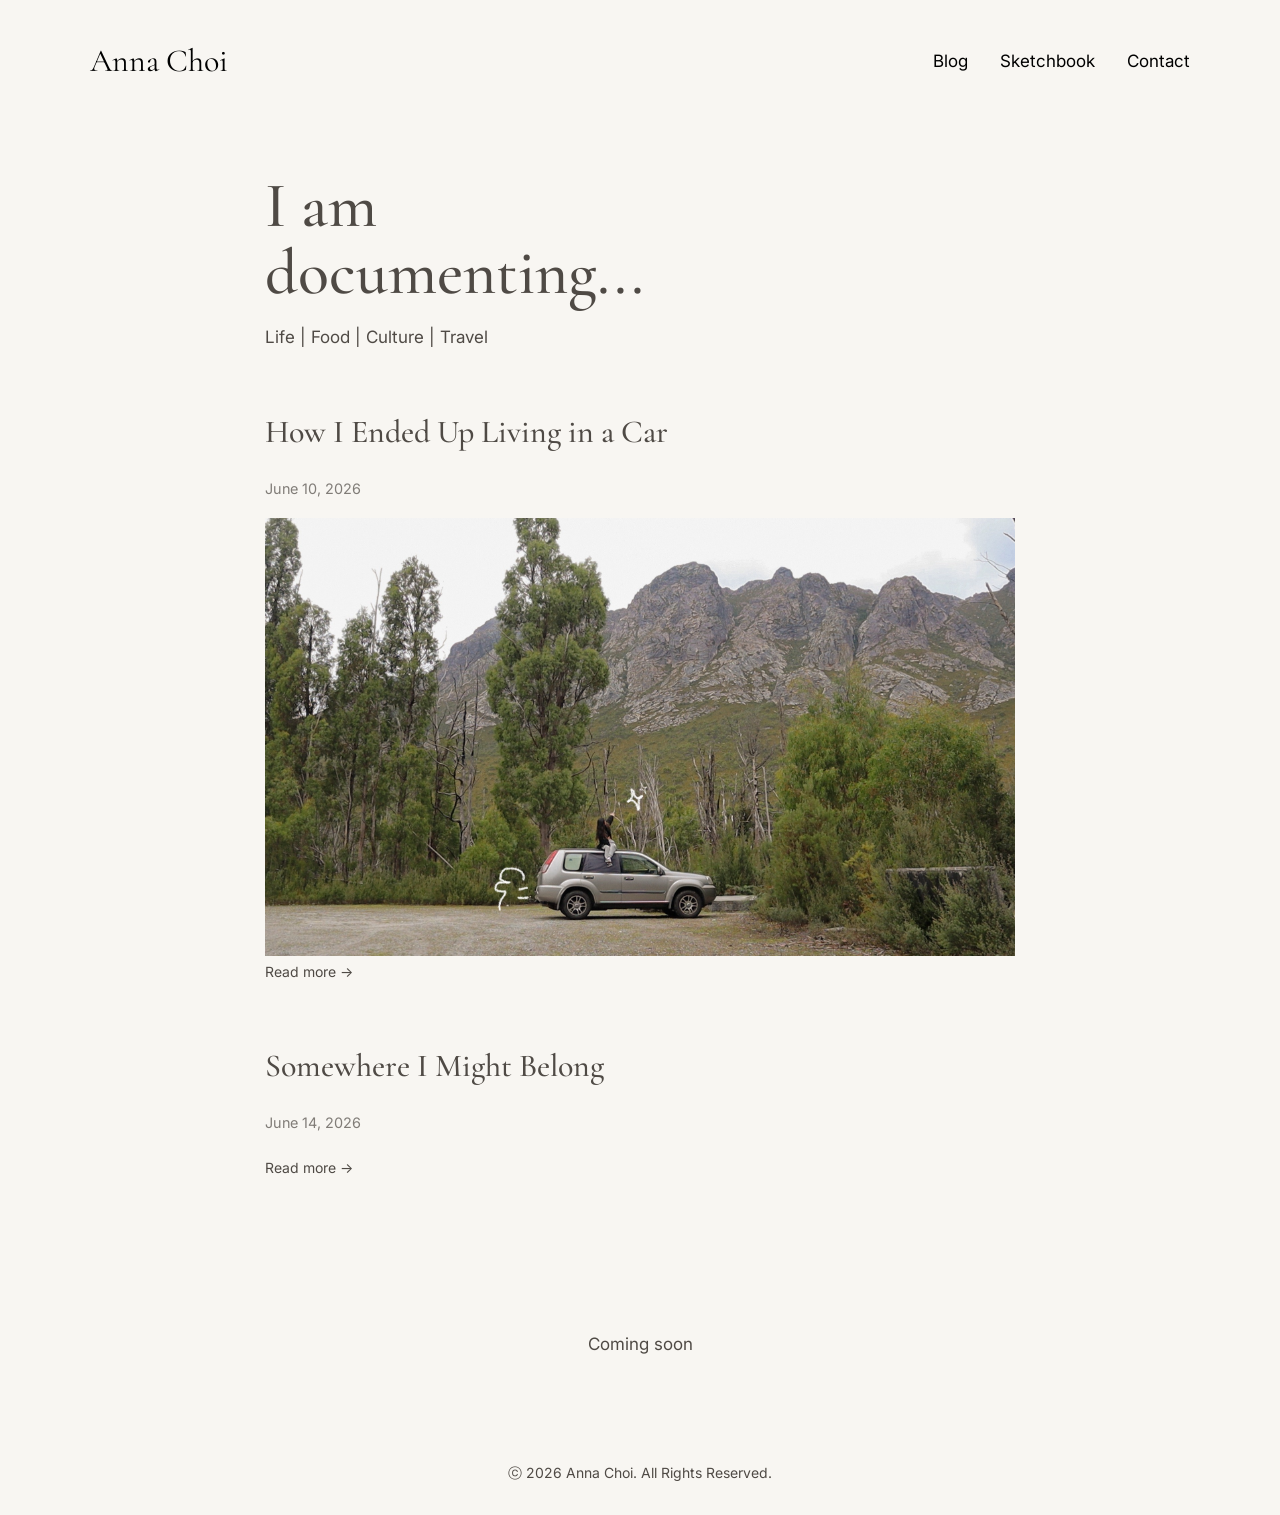
==== blog.html @ e42019fd "Update blog.html" ====
<!DOCTYPE html>
<html lang="en">
<head>
    <meta charset="UTF-8">
    <meta name="viewport" content="width=device-width, initial-scale=1.0">
    <title>Journal | digital cabin</title>

    <link rel="preconnect" href="https://fonts.googleapis.com">
    <link rel="preconnect" href="https://fonts.gstatic.com" crossorigin>

    <link href="https://fonts.googleapis.com/css2?family=Cormorant+Garamond:wght@400;500;600&family=Inter:wght@300;400;500&display=swap" rel="stylesheet">

    <link rel="stylesheet" href="style.css">
</head>
<body>

<header>
        <nav class="nav">
            <div class="logo">
                <a href="index.html">Anna Choi</a>
            </div>

            <div class="nav-links">
                <a href="blog.html">Blog</a>
                <a href="sketchbook.html">Sketchbook</a>
                <a href="contact.html">Contact</a>
            </div>
        </nav>
    </header>

<main style="margin-top: 50px;" class="blog-page">

    <h1 class="page-title">I am<br>documenting...</h1>

    <p style="margin-top: 10px;"> Life | Food | Culture | Travel
        </p>
    
         <!--   <div class="nav-links">
                <a href="#Life">Life</a>
        
                <a href="blog.html">Food</a>
                
                <a href="blog.html">Culture</a>
             
                <a href="#Travel">Travel</a>
            </div>
            -->
    
    <!-- =========================
         Blog Part : Travel
    ========================== -->
    <!--<h2 id="Travel">-->
    <article style="margin-top: 50px; class="post-preview">

        <h2>
            How I Ended Up Living in a Car
        </h2>
        
        <p class="post-date">
            June 10, 2026
        </p>

        <a href="post-template.html">
        <img src="IMG_8519.jpg" alt="My first car as a house">
        </a>    
        
        <!--
        <p>
            A story about chasing surf forecasts,
            downsizing my life, and discovering
            unexpected freedom on the road.
        </p>
        -->
        
        <a style="font-size: 14px;" href="post-template.html">
            Read more →
        </a>
        
         

    </article>


       <!-- =========================
         Blog Part : Travel
    ========================== -->
    <article style="margin-top: 50px; class="post-preview">

        <h2>
            Somewhere I Might Belong
        </h2>
        
        <p class="post-date">
            June 14, 2026
        </p>

        <a href="post-template2.html">
        <img src="mexico_hikingme.jpg" alt="">
        </a>    
        
        <!--
        <p>
            A story about chasing surf forecasts,
            downsizing my life, and discovering
            unexpected freedom on the road.
        </p>
        -->
        
        <a style="font-size: 14px;" href="post-template.html">
            Read more →
        </a>
        
         

    </article>
        <!--
    <p style="margin-bottom: 30px;">
    </p>
        
    <hr/>
        
    =========================
         Blog Part Life
    ========================== 

    <h2 id="Life">
    <article style="margin-top: 50px; class="post-preview">

        <h2>
            The Year I Learned to Slow Down
        </h2>
        
        <p class="post-date">
            June 14, 2026
        </p>

        <a href="post-template2.html">
        <img src="IMG_8519.jpg" alt="">
        </a>    
        
    
        
        <p>
            Reflections on burnout, quiet mornings,
            and learning that not every season
            needs to be productive.
        </p>

        
        
        <a style="font-size: 14px;" href="post-template.html">
            Read more →
        </a>
        
    </article>
        -->
    <!--

    /* =========================
         Blog Post 3
    ========================== */
    <article style="margin-top: 50px; class="post-preview">

        <h2>
            Why I Started Drawing Again
        </h2>

        <p>
            Returning to sketchbooks after years away
            and rediscovering creativity through observation.
        </p>

        <img
        src="/images/IMG_4670.jpg"
        alt="Featured image"
        class="featured-image"
        ><br>

        <a href="post-template3.html">
            Read more →
        </a>
        
         <p class="post-date">
            June 10, 2026
        </p>

    </article>
    -->

     <!-- =========================
         Blog Post 4
    ========================== 
    <article style="margin-top: 50px; class="post-preview">

        <h2>
            Why I Started Drawing Again
        </h2>

        <p>
            Returning to sketchbooks after years away
            and rediscovering creativity through observation.
        </p>

        <img
        src="/images/IMG_4670.jpg"
        alt="Featured image"
        class="featured-image"
        ><br>

        <a href="post-template.html">
            Read more →
        </a>
        
         <p class="post-date">
            June 10, 2026
        </p>

    </article> -->

        


</main>

</body>

        <p style="margin-top: 50px; margin-bottom: 50px" align="center"> Coming soon
        </p>

    <style>
      p {
      }
      .text-box {
    margin-top: 100px;
    margin-bottom: 30px;
      }
    </style>

    <p align="center" class="text-box" style="font-size: 14px;">ⓒ 2026 Anna Choi. All Rights Reserved.</p>
    
</html>
---- style.css ----
/* ===================================  
   DIGITAL CABIN  
   Minimal Editorial Website  
=================================== */  

 

:root {
    --bg: #f8f6f2;
    --card: #e9e5df;
    --text: #4f4a45;
    --border: #d9d3cb;
}

/* ===================================  
   Base Styles  
=================================== */

* {
    margin: 0px;
    padding: 0;
    box-sizing: border-box;
}

body {
    background: var(--bg);
    color: var(--text);

    font-family: "Inter", sans-serif;
    line-height: 1.8;
    font-size: 17px;
  }  
  
img   {  
    width: 100%;  
    display: block;  
  }  
  
a   {  
    color: inherit;  
    text-decoration: none;  
  }  

/*  
.nav-links   {  
    color: black; 
  }  


  
nav a   {  
    color: black;
  }  
  */

main   {  
    width: min(1100px, 90%);  
    margin: 0px auto;  
  }  
  
/* ===================================  
   Typography  
=================================== */  
  
h1,  
h2,  
h3   {  
    font-family: "Cormorant Garamond", serif;  
    font-weight: 500;  
  }  
  
h1   {  
    font-size: clamp(3rem, 5vw, 5rem);  
    line-height: 1.05;  
  }  
  
h2   {  
    font-size: 2rem;  
    margin-bottom: 1rem;  
  }  
  
p   {  
    margin-bottom: 1rem;  
  }  
  
/* ===================================  
   Navigation  
=================================== */  
  
.nav   {  
    width: min(1100px, 90%);  
    margin: 0 auto;  
  
    display: flex;  
    justify-content: space-between;  
    align-items: center;  
  
    padding: 2rem 0;  
	
  }  

/*사진 2개 한줄에*/
.photo-row {
    display: flex;
    gap: 20px;
}

.photo-row img {
	flex: 1;
    width: 0;
    height: auto;
}
/*갤러리형 사진*/
.gallery {
    display: grid;
    grid-template-columns: repeat(3, 1fr);
    gap: 8px;
    max-width: 900px;
    margin: 0 auto;
}

.gallery-item {
    overflow: hidden;
    aspect-ratio: 1 / 1;
	position: relative;
}

.gallery-item img {
    width: 100%;
    height: 100%;
    object-fit: cover;
    display: block;
    transition: transform 0.4s ease;
}

.gallery-item::before {
    content: "";
    position: absolute;
    inset: 0;
    background: rgba(0,0,0,0);
    transition: background 0.3s ease;
    z-index: 1;
}

.gallery-item span {
    position: absolute;
    bottom: 0;
    left: 0;
    right: 0;

    padding: 15px;

    color: white;
	opacity: 0;
    transform: translateY(10px);
    transition: all 0.3s ease;

    z-index: 2;
}

.gallery-item:hover img {
    transform: scale(1.05);
}

.gallery-item:hover span {
    opacity: 1;
	transform: translateY(0);
}

.gallery-item:hover::before {
    background: rgba(0,0,0,0.4);
}




.logo a   {  
    font-family: "Cormorant Garamond", serif;  
    font-size: 2rem;
	min-width: 900px;
	height: 50px;
	
	
	/*color: black;
	margin-top: 20px; 
	margin-left: 30px;*/
  }  
 
  
.logo a:link   {  
    color: black; 
  }  

/* 2. 방문한 적이 있는 링크 색상 */
.logo a:visited   {  
    color: black; 
  }  

/* 3. 마우스를 링크 위에 올렸을 때(Hover) 색상 */
.logo a:hover   {  
    color: crimson; 
  }  

/* 4. 마우스로 클릭하고 있는 순간(Active)의 색상 */
.logo a:active   {  
    color: crimson; 
  }  

  
.nav-links   {  
    display: flex;  
    gap: 2rem;  
  }  
  
.nav-links a   {  
    transition: opacity 0.3s ease;  
	text-decoration: none;
  }  
  
.nav-links a:link   {  
    color: black; 
  }  

.nav-links a:visited   {  
    color: black; 
  }  

.nav-links a:hover   {  
    opacity: 0.6;  
	color: crimson; 
  }  

.nav-links a:active   {  
    color: crimson; 
  }  

  
/* ===================================  
   Hero  
=================================== */  
  
.hero   {  
    display: grid;  
    grid-template-columns: 1fr 1fr;  
    gap: 5rem;  
  
    align-items: center;  
  
    min-height: 75vh;  
  }  
  
.hero-image img   {  
    border-radius: 4px; 
	width: 100%
  }  
  
.hero-text p   {  
    max-width: 500px;  
  }  
  
/* ===================================  
   Button  
=================================== */  
  
.button   {  
    display: inline-block;  
  
    margin-top: 1rem;  
  
    padding: 0.9rem 1.5rem;  
  
    border: 1px solid var(--text);  
  
    transition: all 0.3s ease;  
  }  
  
.button:hover   {  
    background: var(--text);  
    color: var(--bg);  
  }  
  
/* ===================================  
   Featured Cards  
=================================== */  
  
.featured   {  
    display: grid;  
    grid-template-columns: repeat(3, 1fr);  
  
    gap: 2rem;  
  
    margin: 5rem 0 8rem;  
  }  
  
.card   {  
    padding: 2rem;  
  
    background: var(--card);  
  
    border-radius: 4px;  
  }  
  
.card p   {  
    margin-bottom: 0;  
  }  
  
/* ===================================  
   Footer  
=================================== */  
  
footer   {  
    border-top: 1px solid var(--border);  
  
    text-align: center;  
  
    padding: 3rem 1rem;  
  }  
  
footer p   {  
    margin: 0.5rem 0;  
  }  
  
/* ===================================  
   Blog Archive  
=================================== */  
  
.blog-page   {  
    max-width: 750px;  
    margin: 0 auto;  
    padding-bottom: 6rem;  
  }  
  
.page-title   {  
    margin: 1rem 0;  
  }  
  
.post-preview   {  
    padding: 2rem 0;  
  
    border-bottom: 1px solid var(--border);  
  }  
  
.post-date   {  
    font-size: 0.9rem;  
    opacity: 0.7;  
  }  
  
.post-preview a   {  
    display: inline-block;  
    margin-top: 0.5rem;  
  }  
  
.post-preview a:hover   {  
    opacity: 0.6;  
  }  
  
/* ===================================  
   Single Post  
=================================== */  
  
.post-container   {  
    max-width: 750px;  
    margin: 0 auto;  
  
    padding-bottom: 6rem;  
  }  
  
.featured-image   {  
    margin: 1rem 0 3rem;  
  }  


/* 꽉채우는 이미지*/
  .image-container {
    width: 100%;     
    height: auto;   
    overflow: hidden;  
  }

  
  .image-container img {
    width: 100%;
    height: 100%;
    object-fit: cover;
    object-position: center;
  }

.essay   {  
    font-size: 1.1rem;  
    line-height: 2;  
  }  
  
.essay p   {  
    margin-bottom: 1.8rem;  
  }  
  
.back-link   {  
    display: inline-block;  
    margin-top: 2rem;  
  }  
  
.back-link:hover   {  
    opacity: 0.6;  
  }  
  
/* ===================================  
   Mobile  
=================================== */  
  
@media (max-width: 768px)   {  

	.photo-row {
    /*flex-direction: column;*/
    }	

    .photo-row img {
        /*width: 100%;*/
    }
	
    .hero   {  
        grid-template-columns: 1fr;  
        gap: 1.5rem;  
  
        padding-top: 1.5rem;  
      }  
  
    .featured   {  
        grid-template-columns: 1fr;  
      }  
  
    .nav   {  
        flex-direction: column;  
        gap: 1rem;  
      }  
  
    .nav-links   {  
        gap: 1rem;  
      }  
  
    h1   {  
        font-size: 2rem;  
      }  
	
  }}
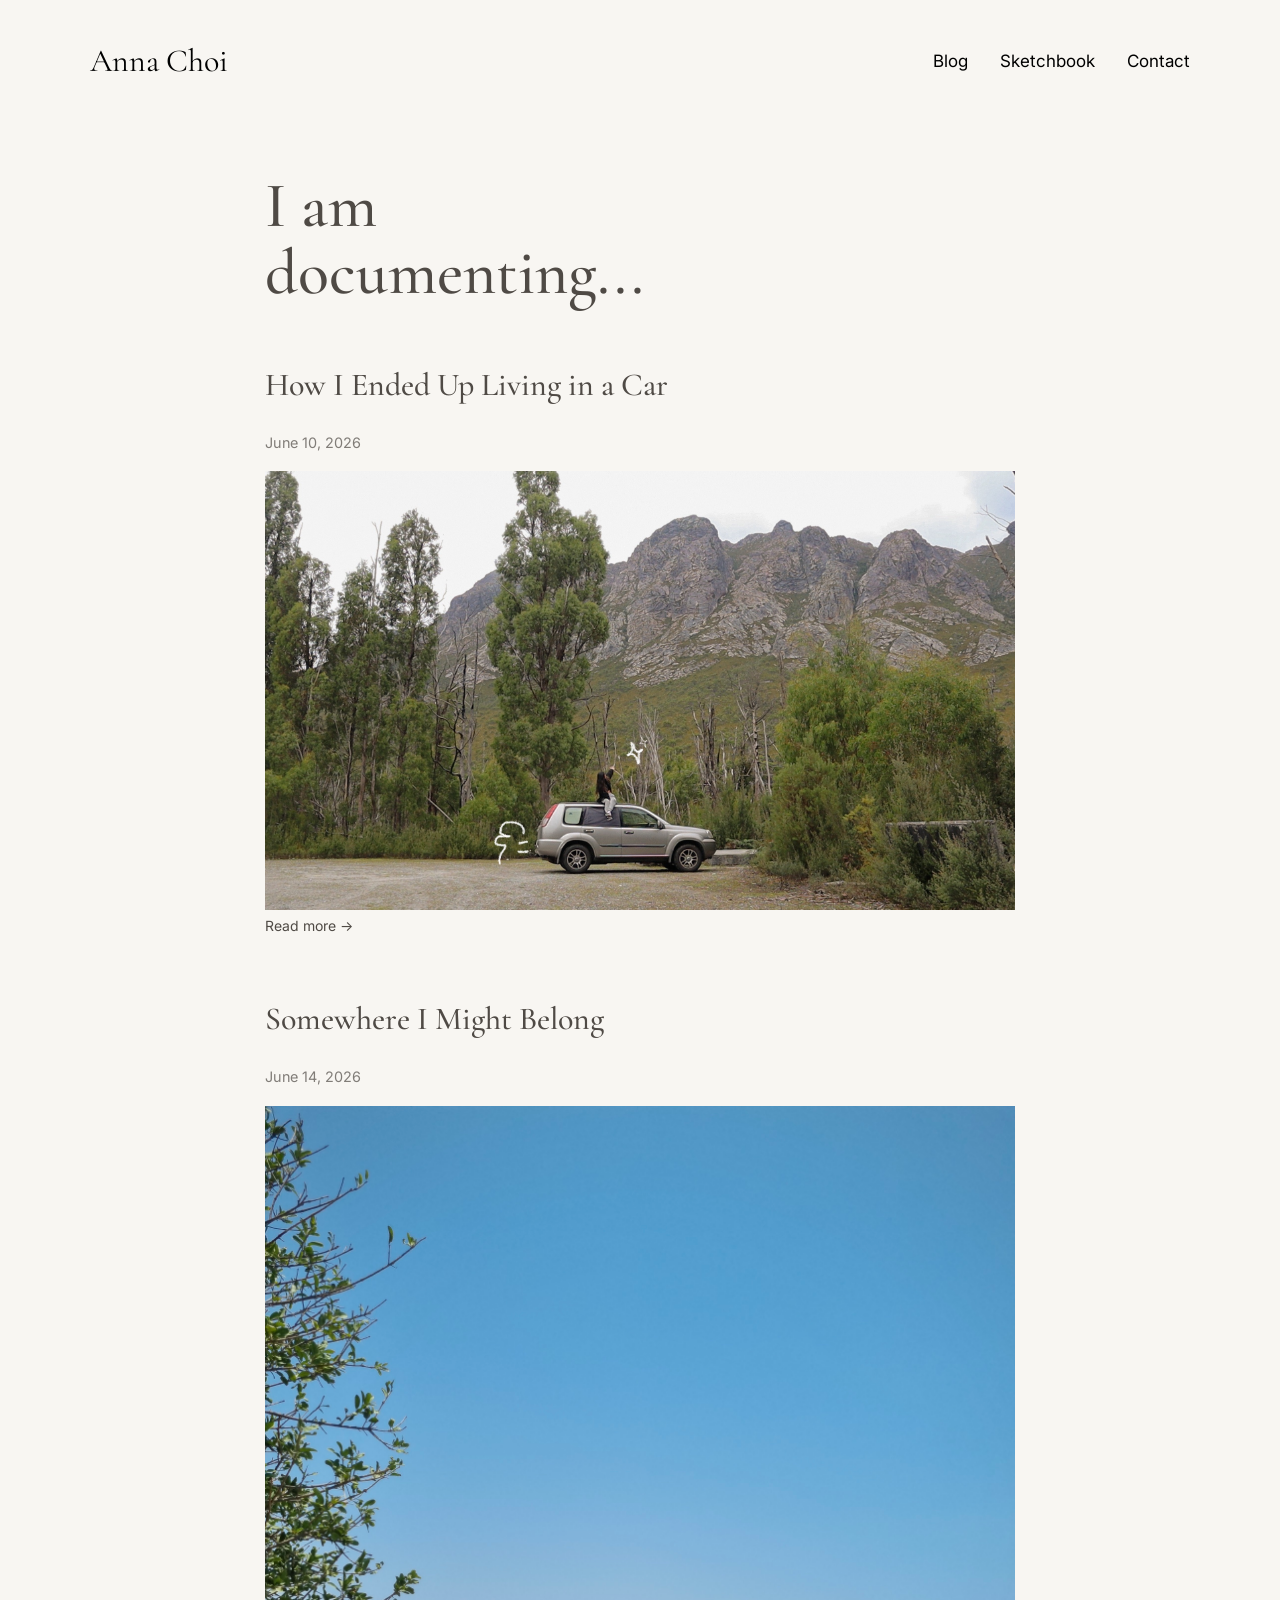
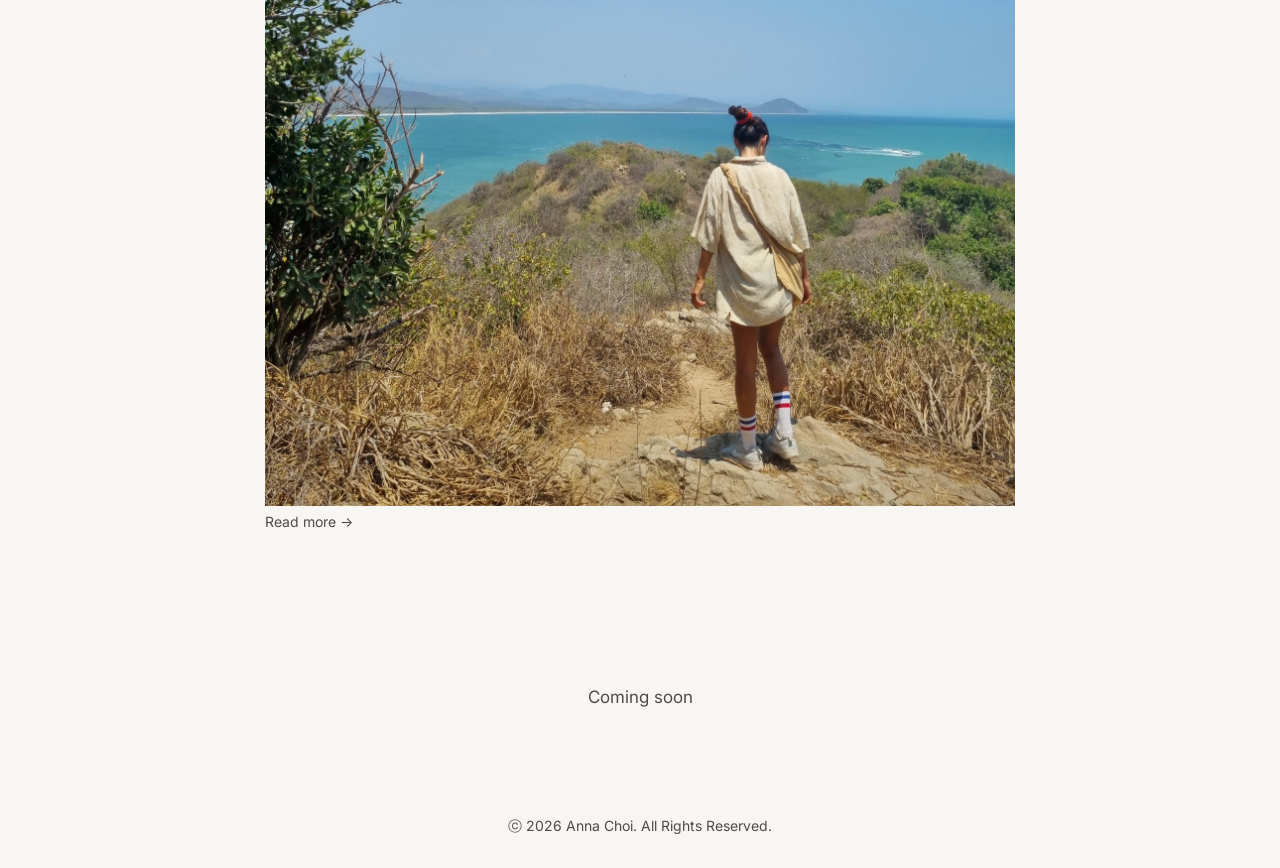
==== commit f52f03ba: "Update blog.html" ====
--- a/blog.html
+++ b/blog.html
@@ -32,8 +32,11 @@
 
     <h1 class="page-title">I am<br>documenting...</h1>
 
+    <!--
     <p style="margin-top: 10px;"> Life | Food | Culture | Travel
         </p>
+
+    -->
     
          <!--   <div class="nav-links">
                 <a href="#Life">Life</a>
@@ -106,7 +109,7 @@
         </p>
         -->
         
-        <a style="font-size: 14px;" href="post-template.html">
+        <a style="font-size: 14px;" href="post-template2.html">
             Read more →
         </a>
         
--- a/style.css
+++ b/style.css
@@ -35,7 +35,7 @@
     width: 100%;  
     display: block;  
   }  
-  
+
 a   {  
     color: inherit;  
     text-decoration: none;  
@@ -172,7 +172,15 @@
 }
 
 
-
+.img-small { 
+	width: 50%;
+	object-fit: contain; 
+}
+.img-large { 
+	width: 100%;
+	object-fit: contain; 
+}
+  
 
 .logo a   {  
     font-family: "Cormorant Garamond", serif;  
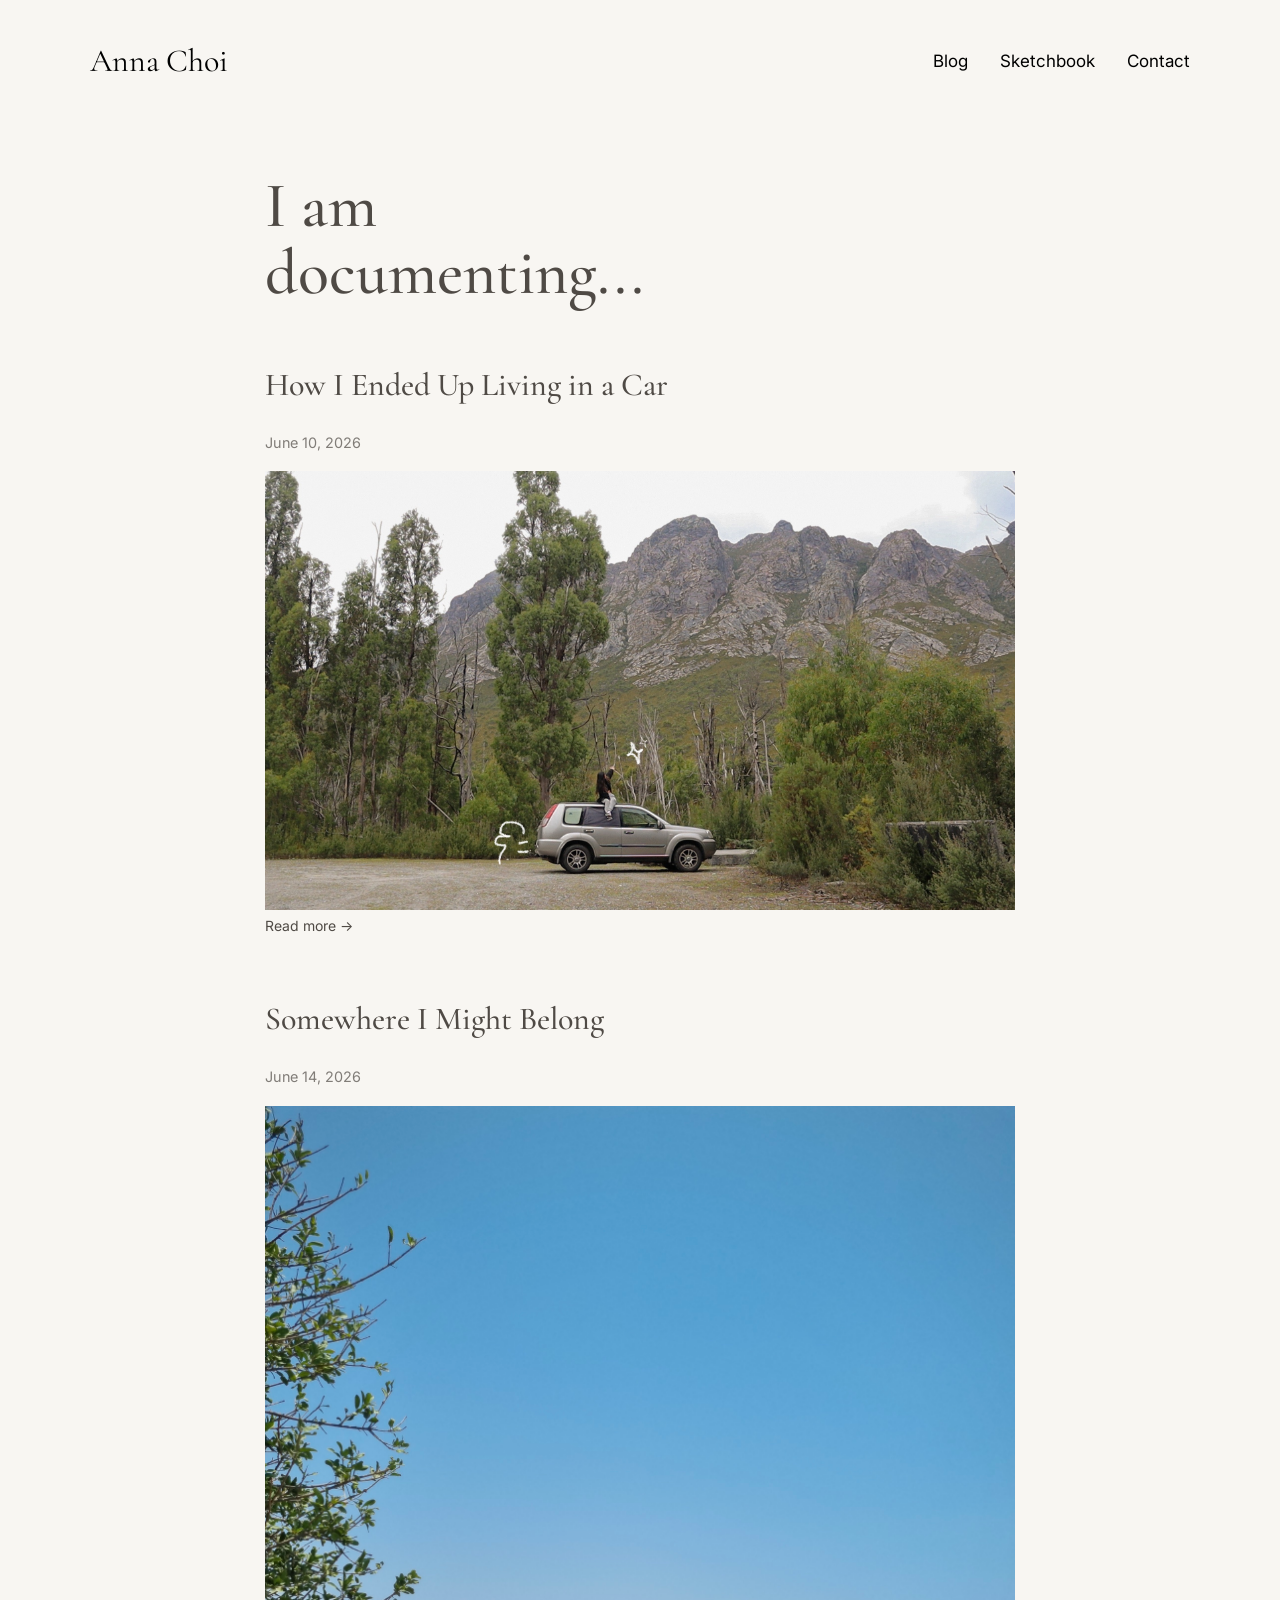
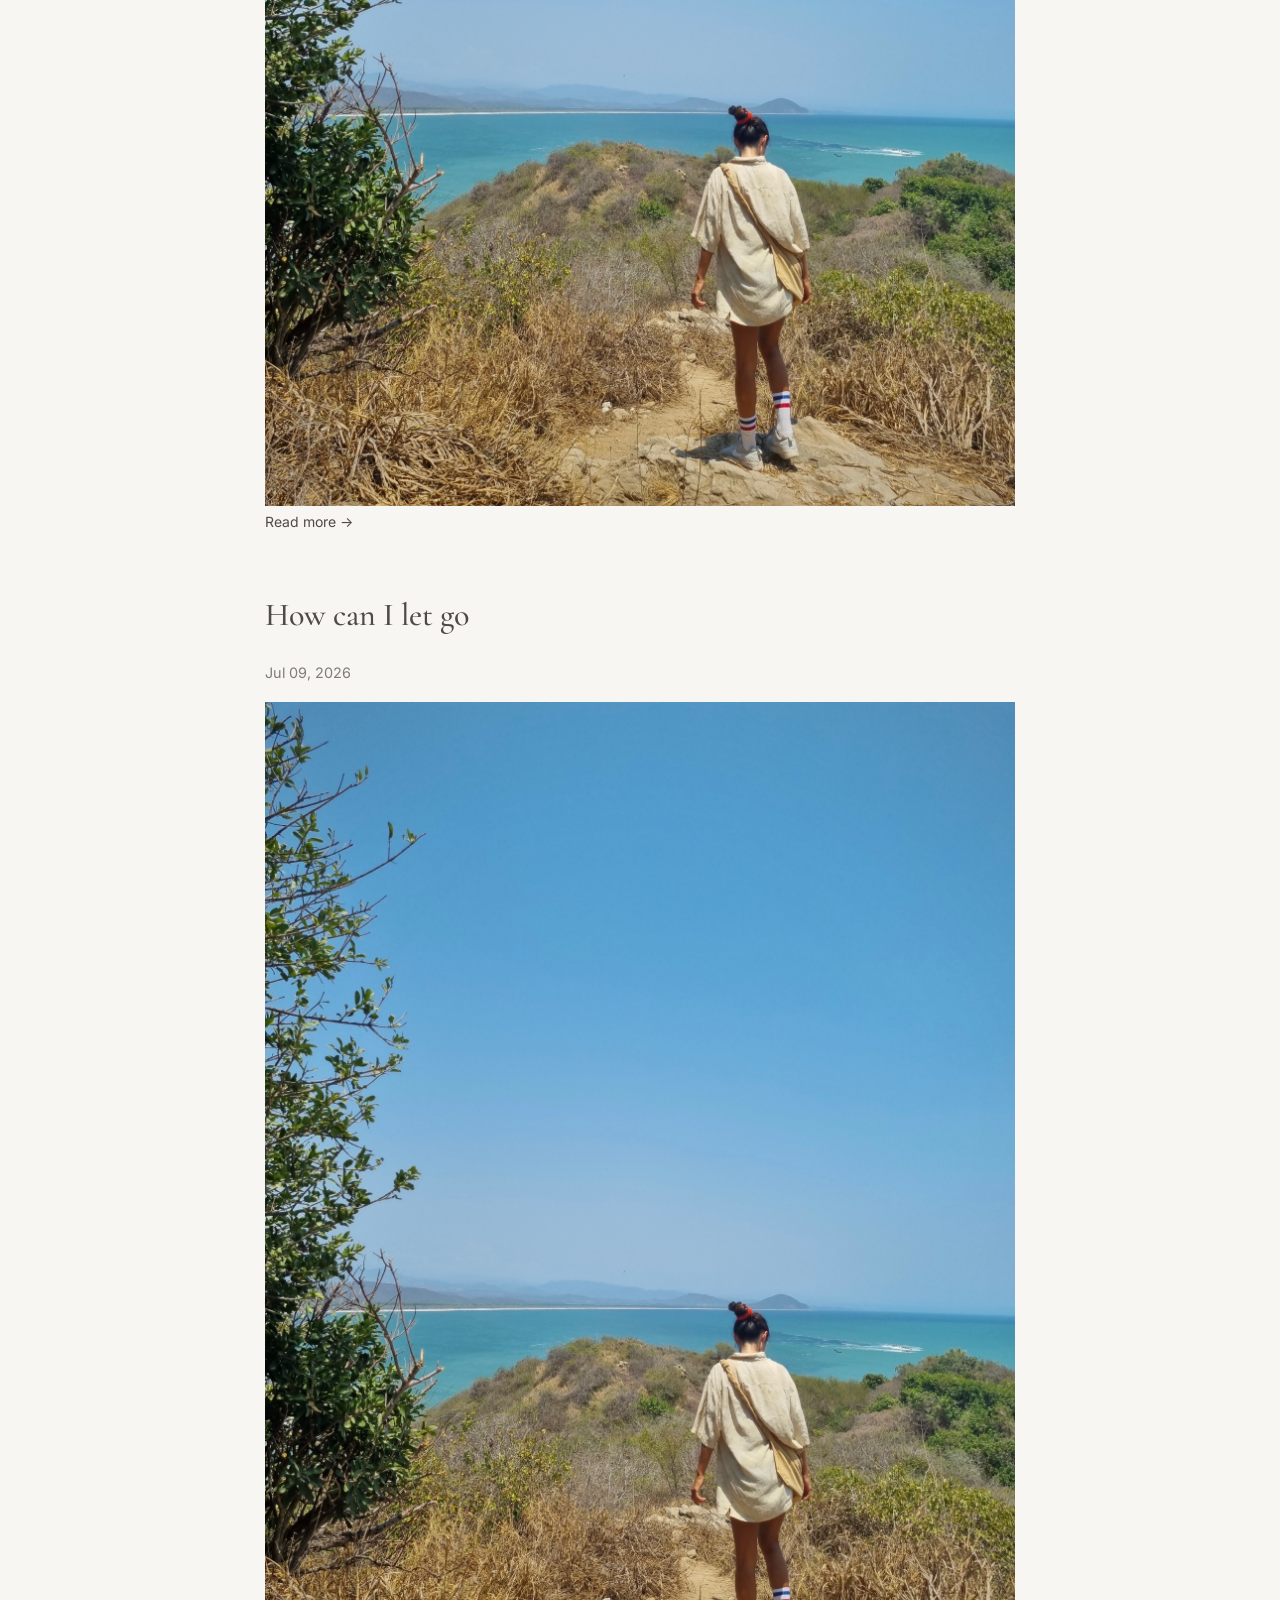
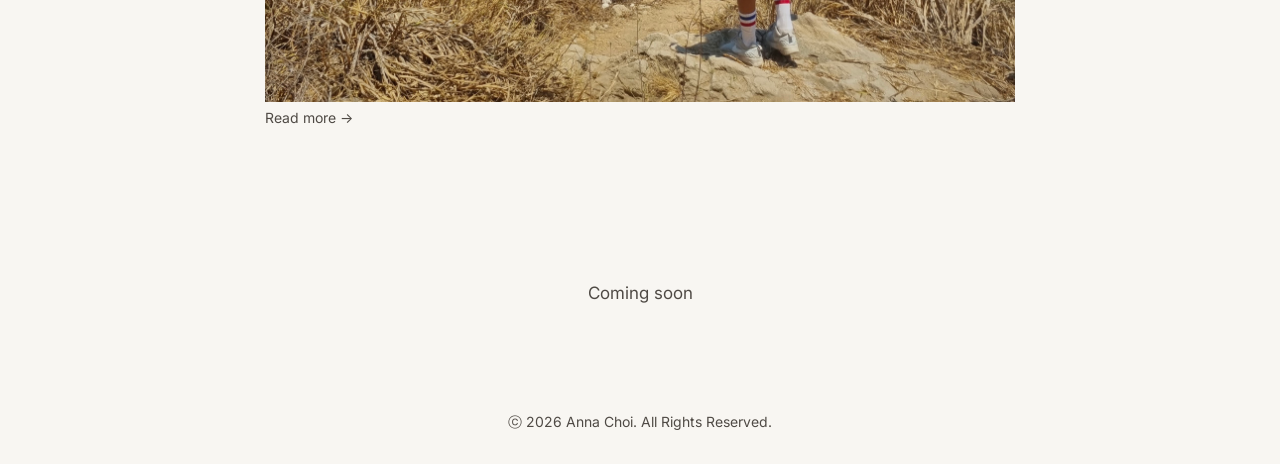
==== commit ab192b5f: "Update blog.html" ====
--- a/blog.html
+++ b/blog.html
@@ -110,6 +110,36 @@
         -->
         
         <a style="font-size: 14px;" href="post-template2.html">
+            Read more →
+        </a>
+        
+         
+
+    </article>
+
+     <article style="margin-top: 50px; class="post-preview">
+
+        <h2>
+            How can I let go
+        </h2>
+        
+        <p class="post-date">
+            Jul 09, 2026
+        </p>
+
+        <a href="post-template3.html">
+        <img src="mexico_hikingme.jpg" alt="">
+        </a>    
+        
+        <!--
+        <p>
+            A story about chasing surf forecasts,
+            downsizing my life, and discovering
+            unexpected freedom on the road.
+        </p>
+        -->
+        
+        <a style="font-size: 14px;" href="post-template3.html">
             Read more →
         </a>
         
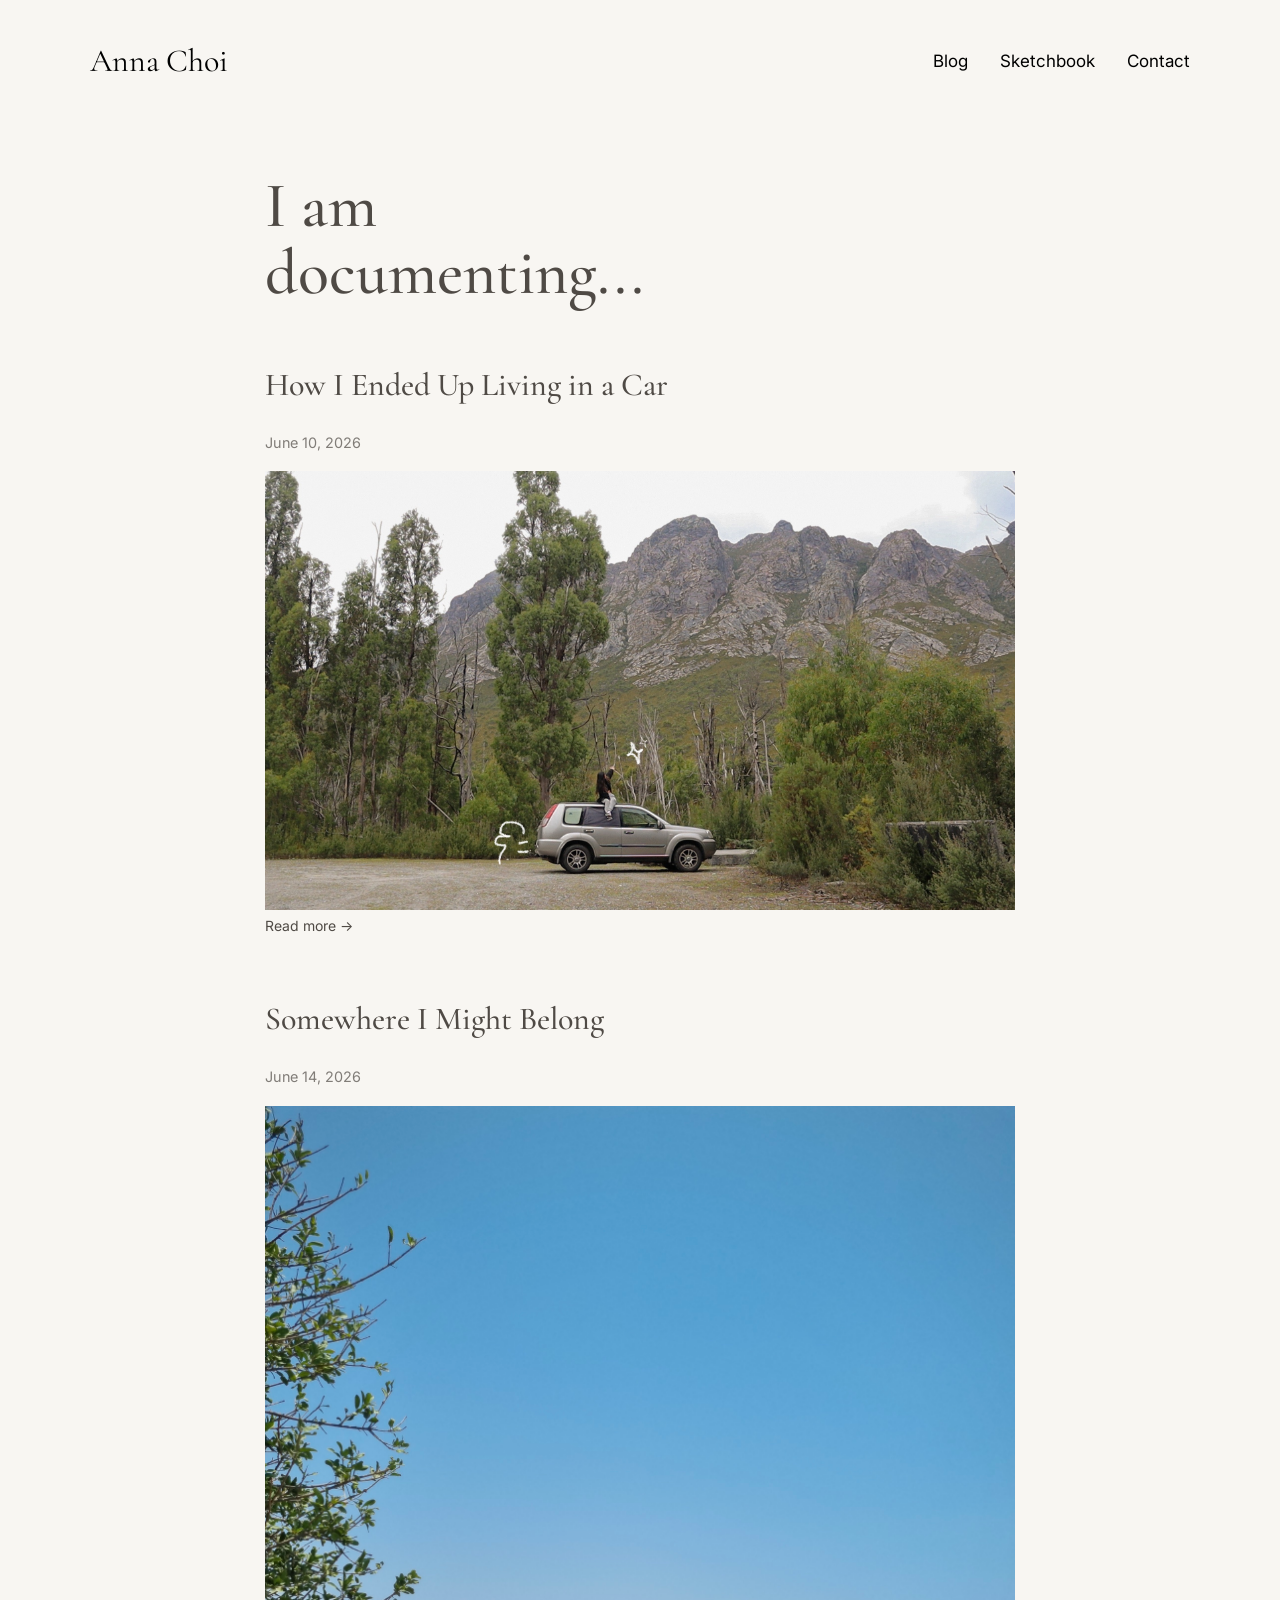
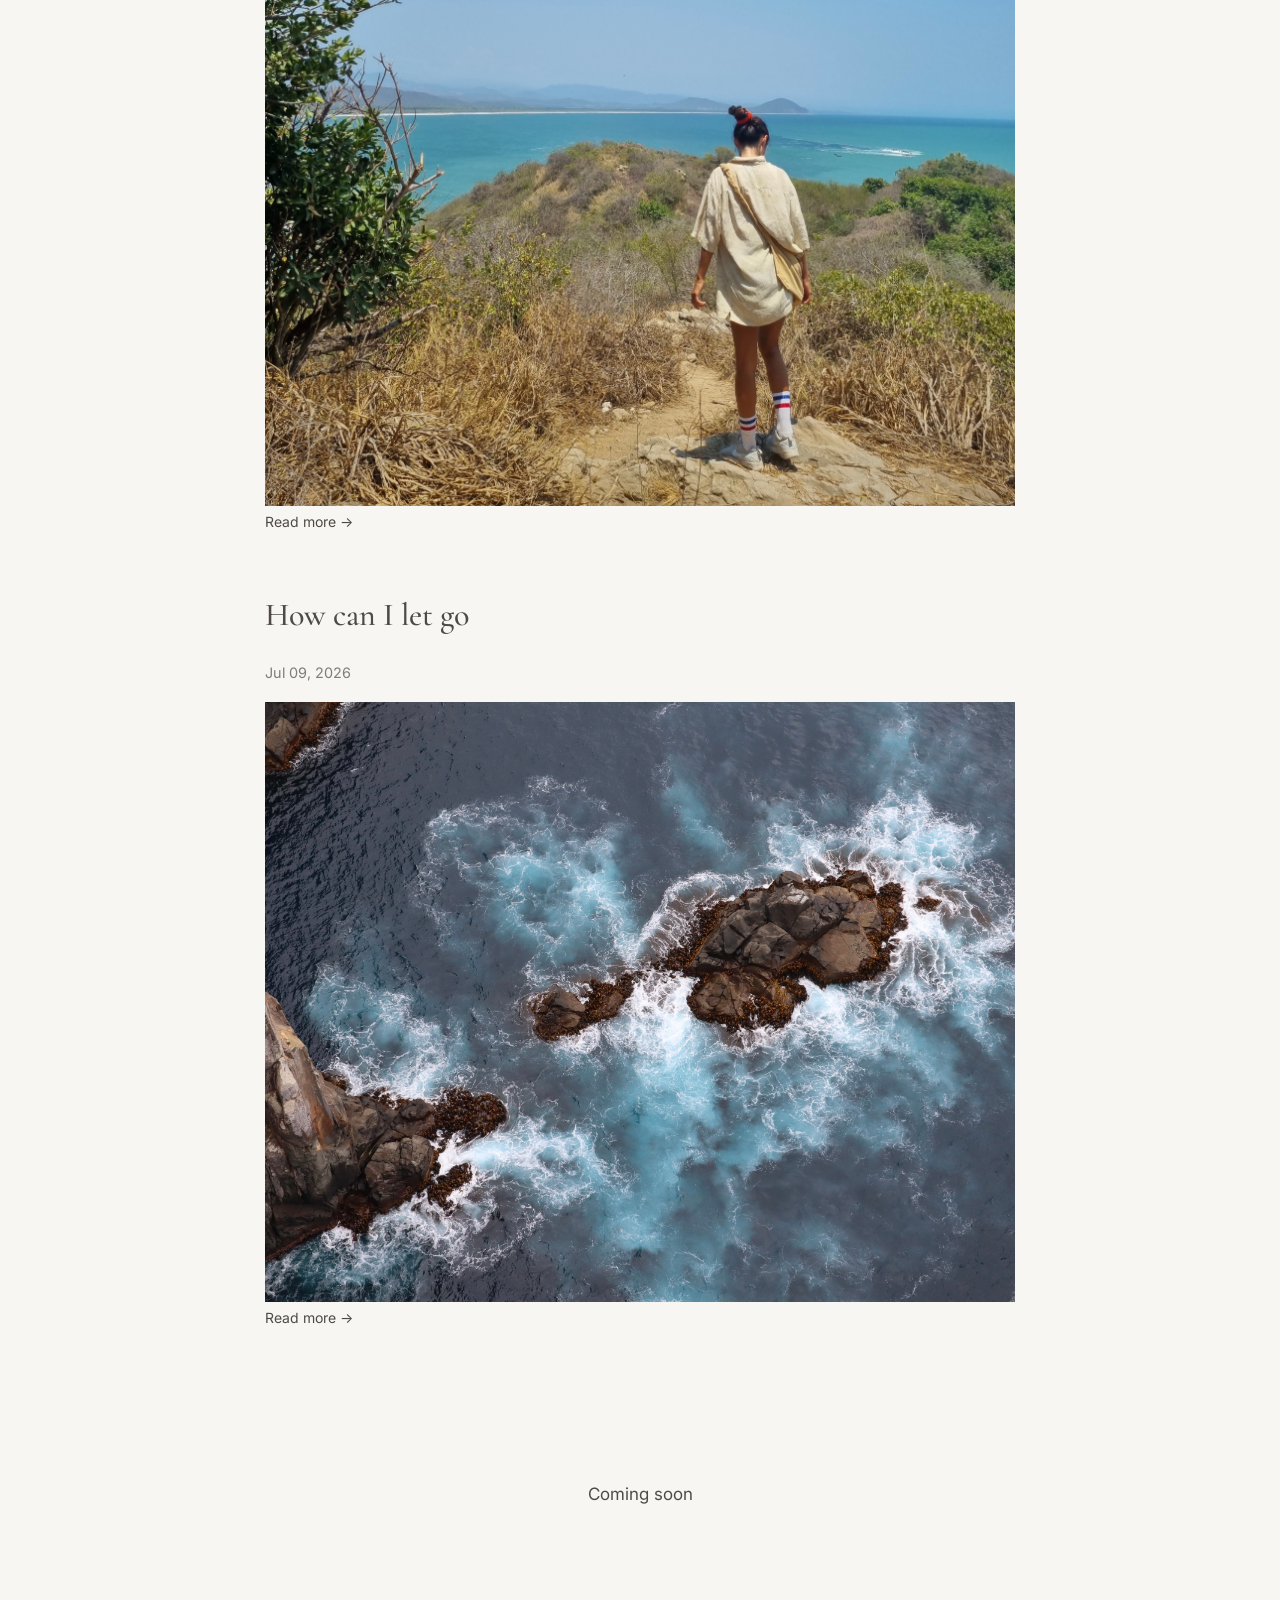
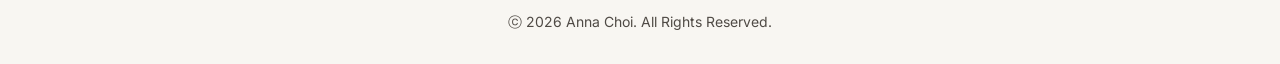
==== commit 225173c5: "Update blog.html" ====
--- a/blog.html
+++ b/blog.html
@@ -128,7 +128,7 @@
         </p>
 
         <a href="post-template3.html">
-        <img src="mexico_hikingme.jpg" alt="">
+        <img src="deep ocean.jpg" alt="">
         </a>    
         
         <!--
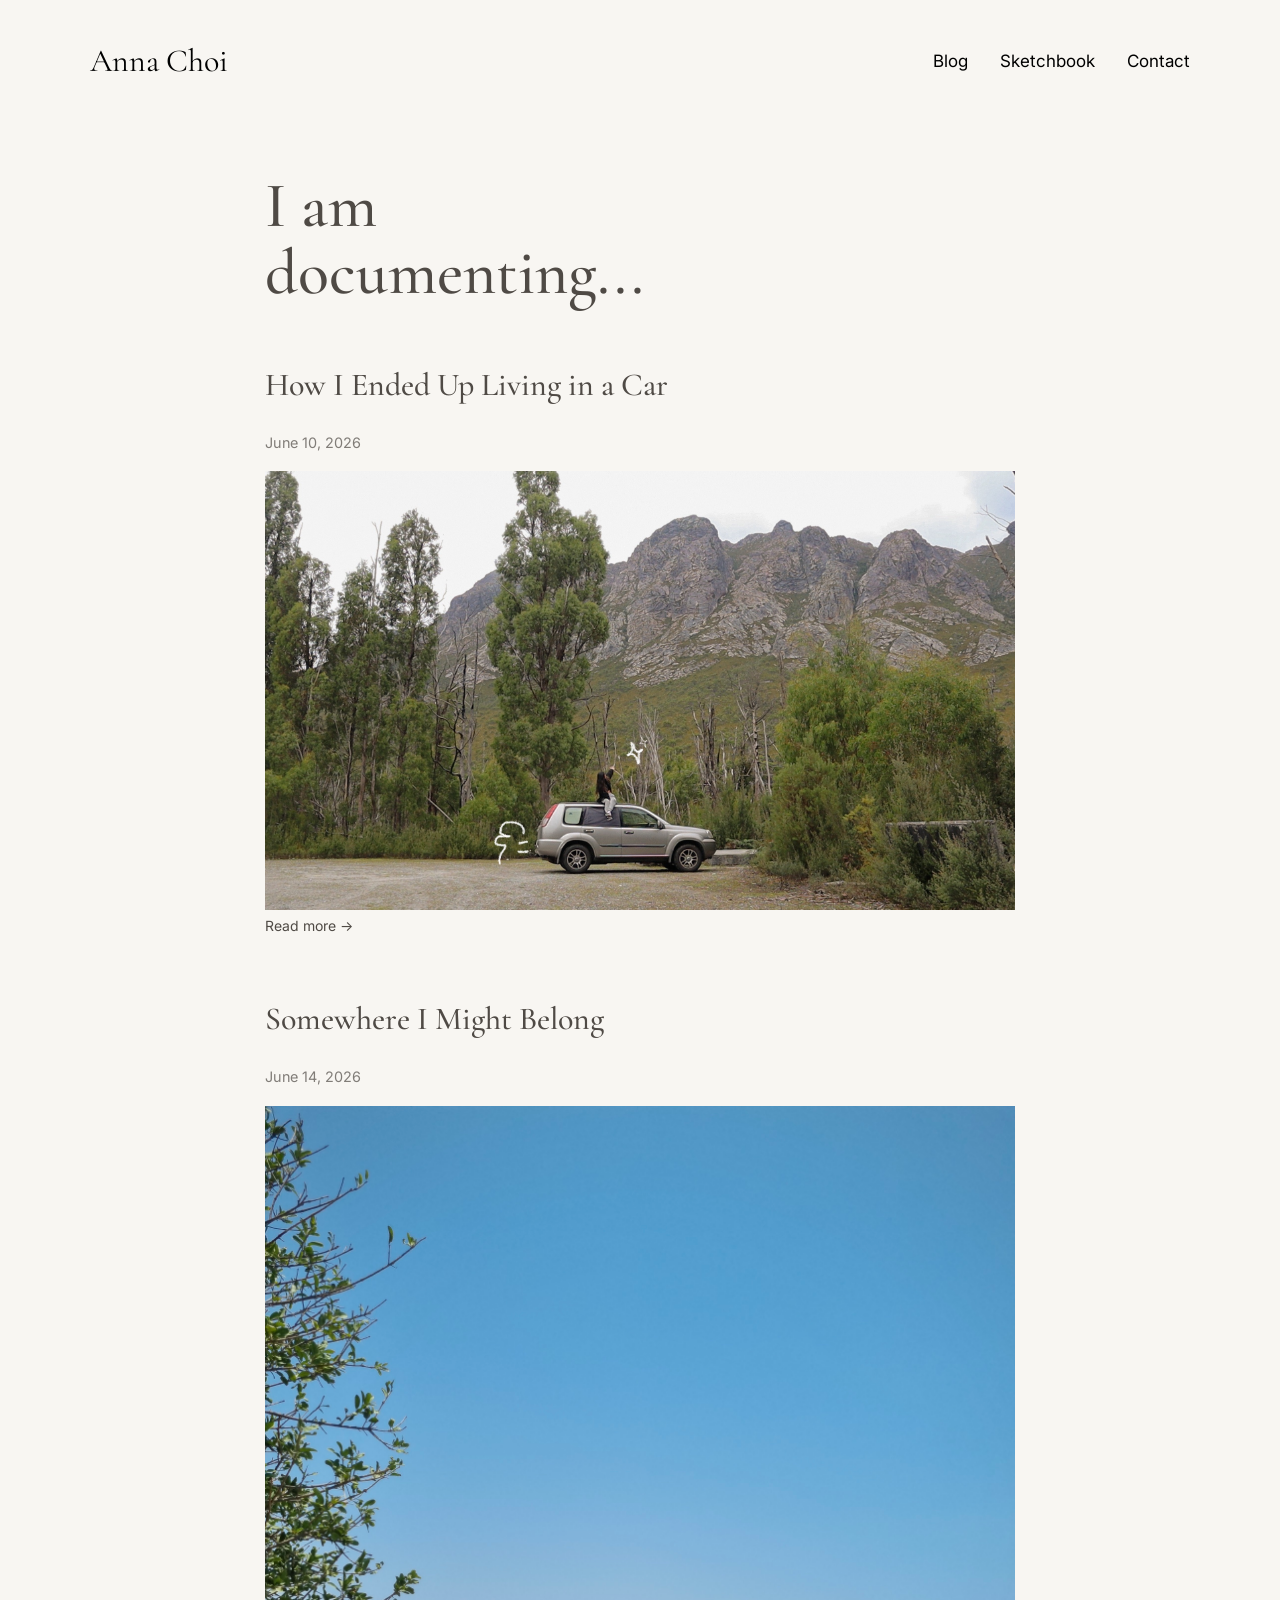
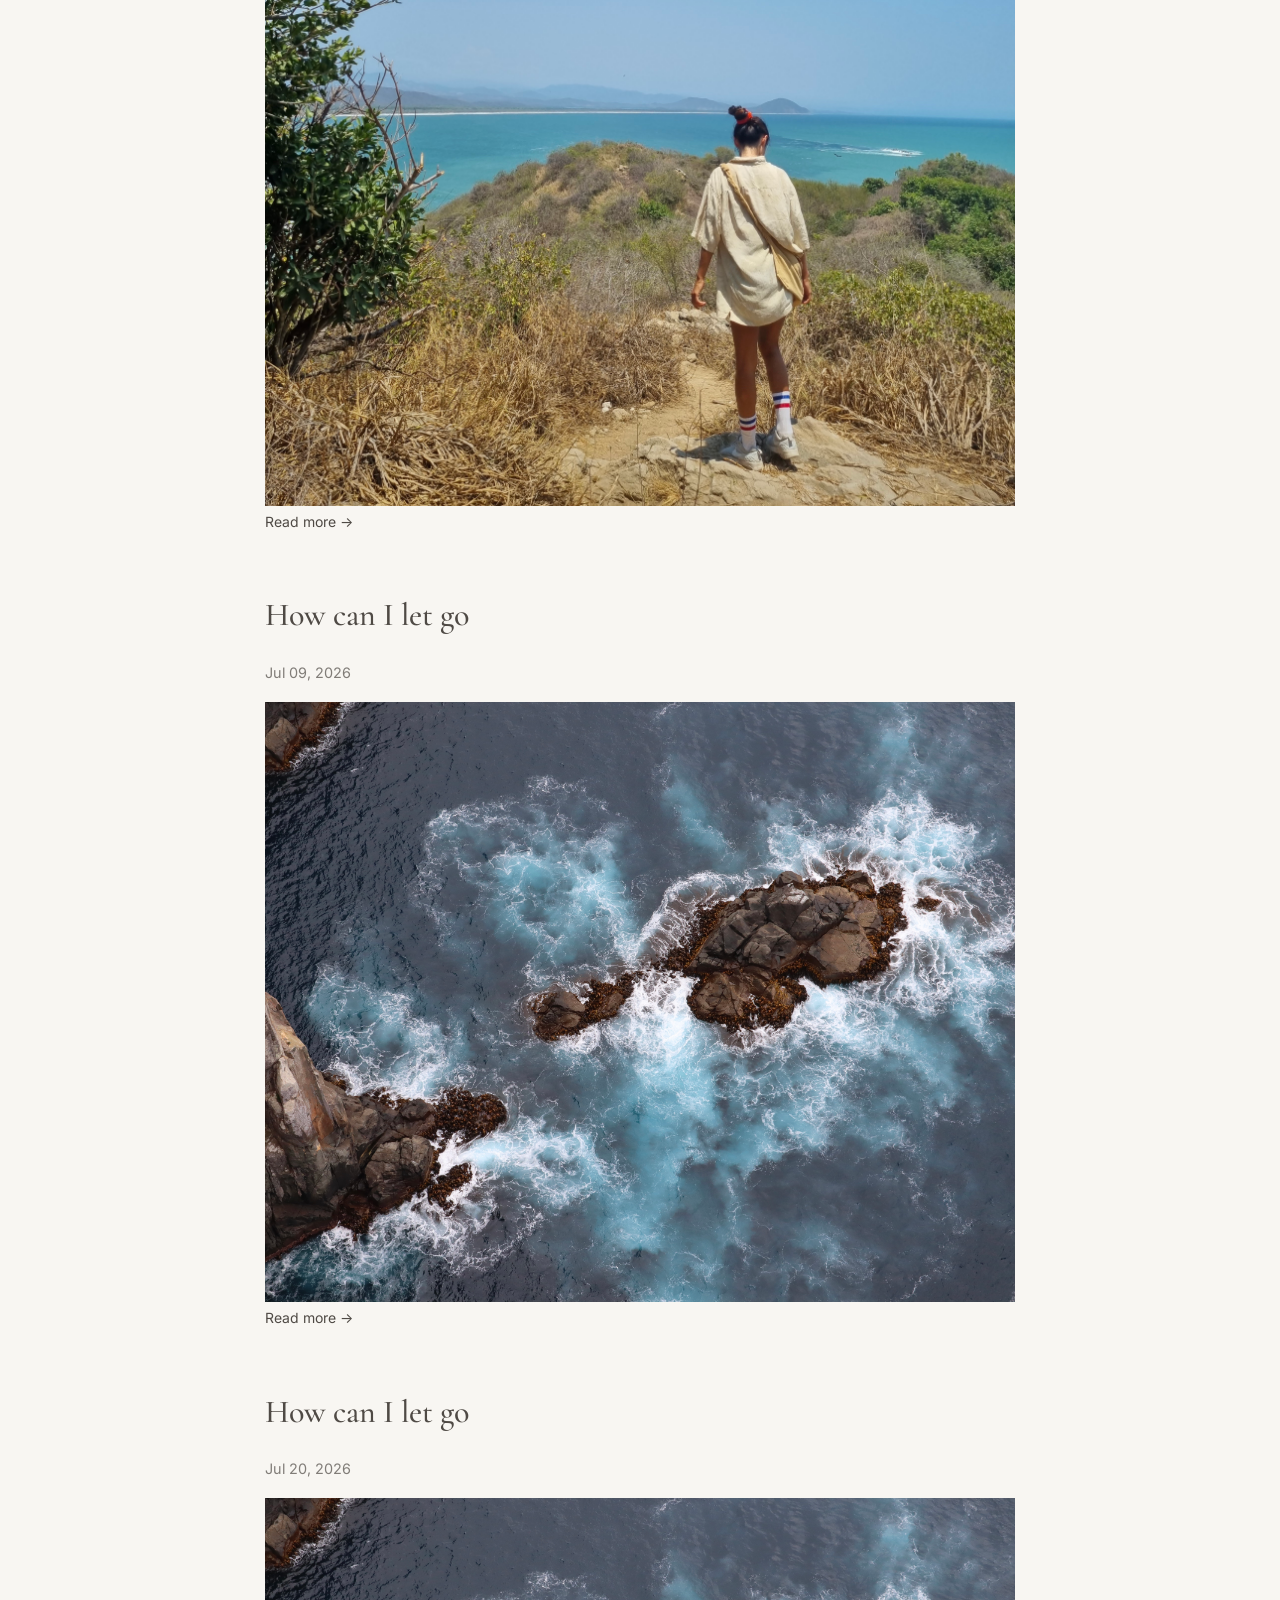
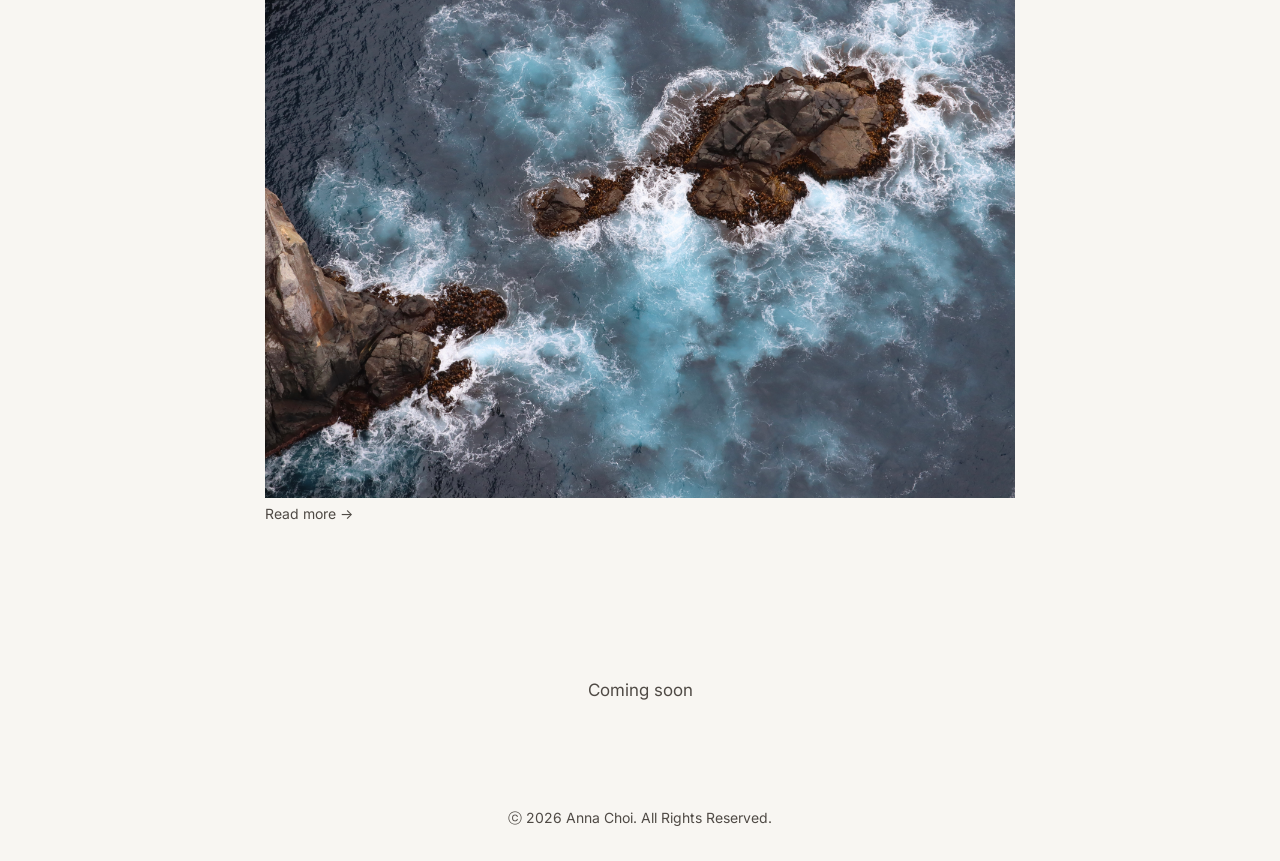
==== commit b7556a6e: "Update blog.html" ====
--- a/blog.html
+++ b/blog.html
@@ -128,7 +128,7 @@
         </p>
 
         <a href="post-template3.html">
-        <img src="deep ocean.jpg" alt="">
+        <img src="deep ocean.jpg" alt="deep ocean">
         </a>    
         
         <!--
@@ -146,6 +146,40 @@
          
 
     </article>
+
+    </article>
+
+     <article style="margin-top: 50px; class="post-preview">
+
+        <h2>
+            How can I let go
+        </h2>
+        
+        <p class="post-date">
+            Jul 20, 2026
+        </p>
+
+        <a href="post-template4.html">
+        <img src="deep ocean.jpg" alt="deep ocean">
+        </a>    
+        
+        <!--
+        <p>
+            A story about chasing surf forecasts,
+            downsizing my life, and discovering
+            unexpected freedom on the road.
+        </p>
+        -->
+        
+        <a style="font-size: 14px;" href="post-template3.html">
+            Read more →
+        </a>
+        
+         
+
+    </article>
+
+    
         <!--
     <p style="margin-bottom: 30px;">
     </p>
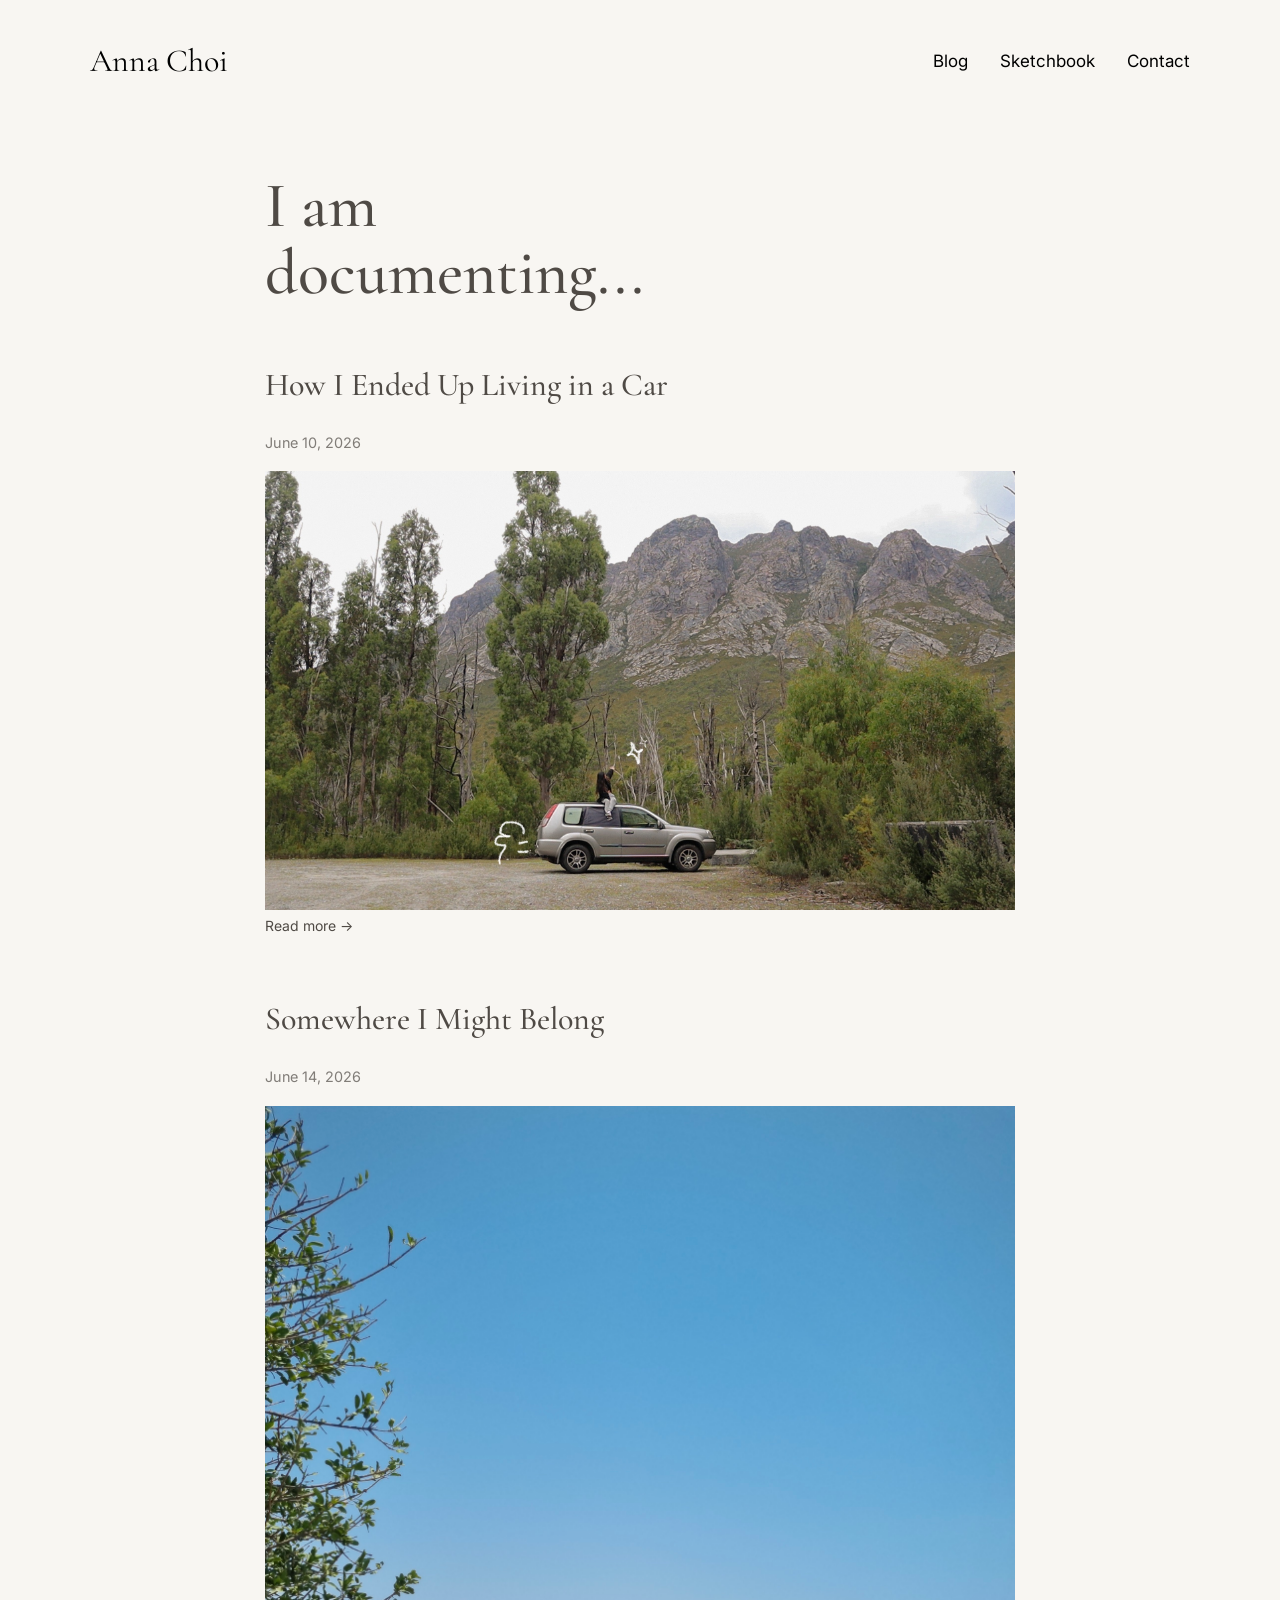
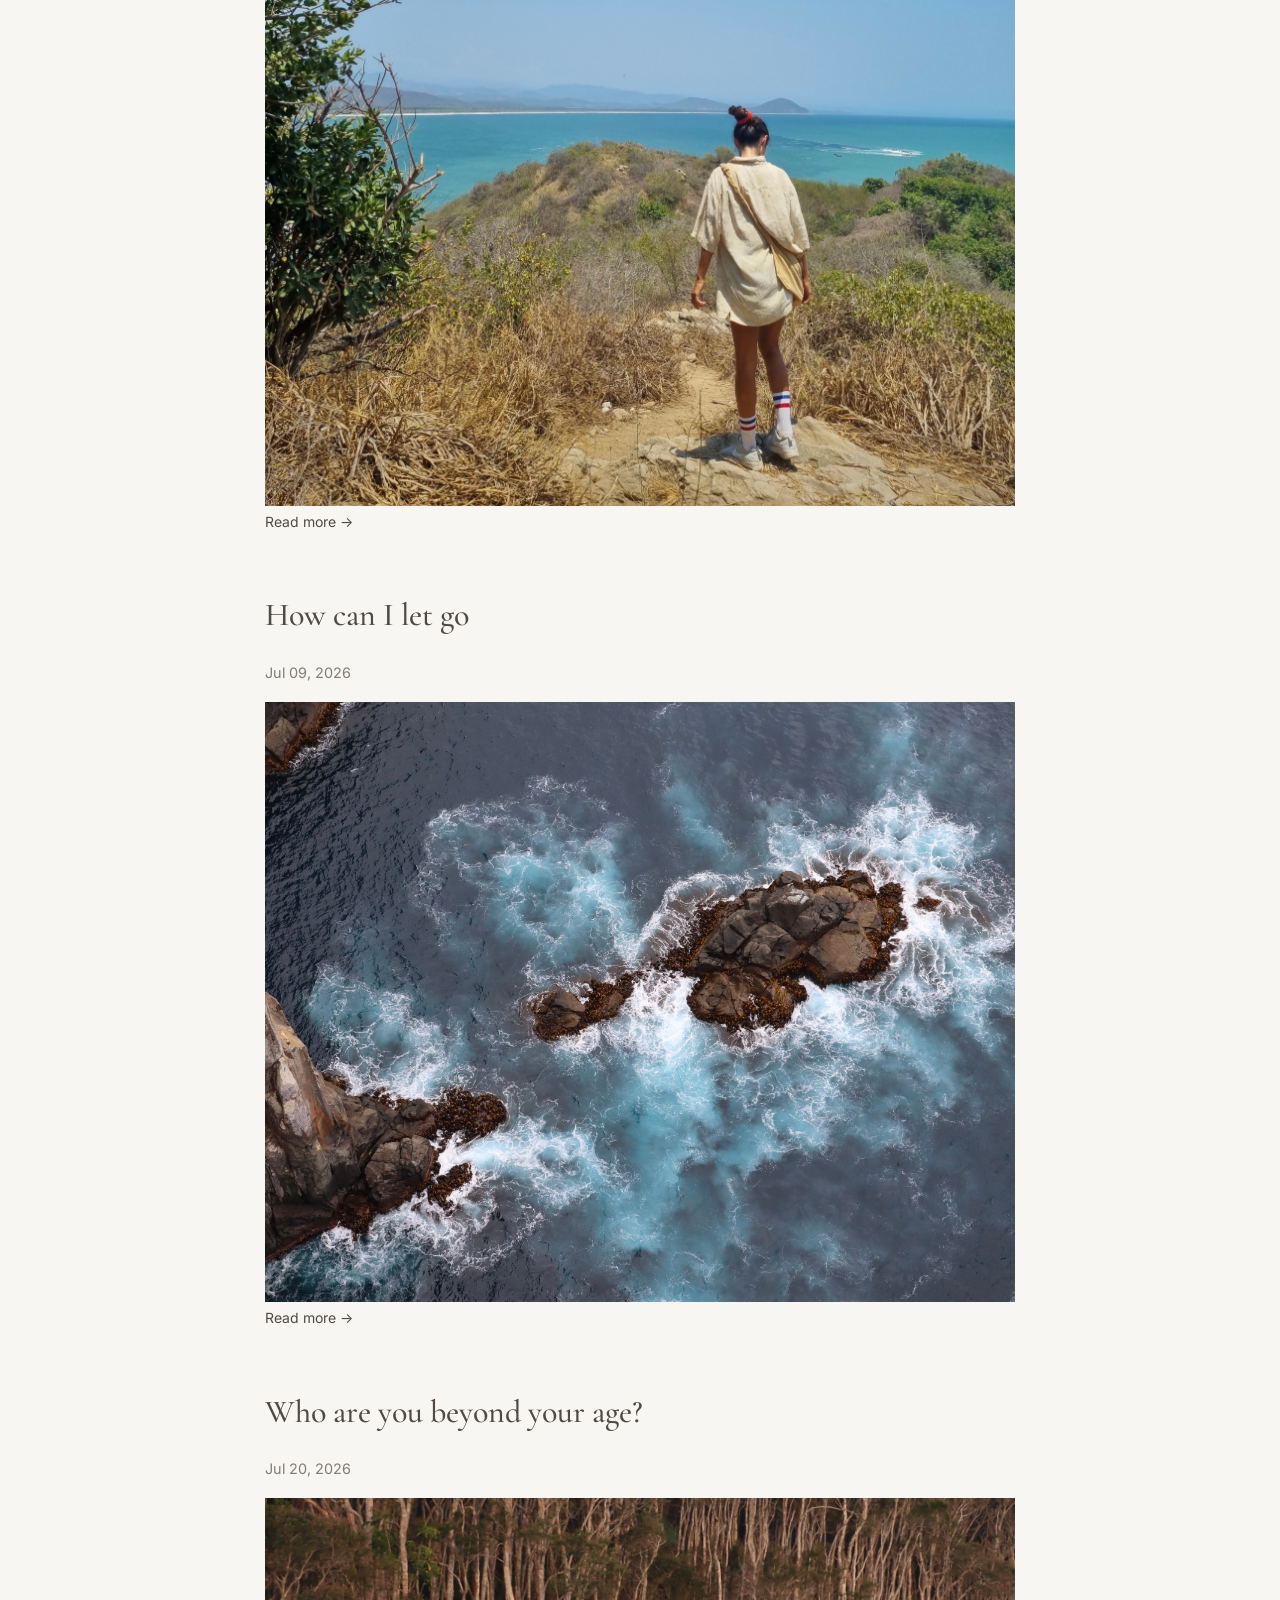
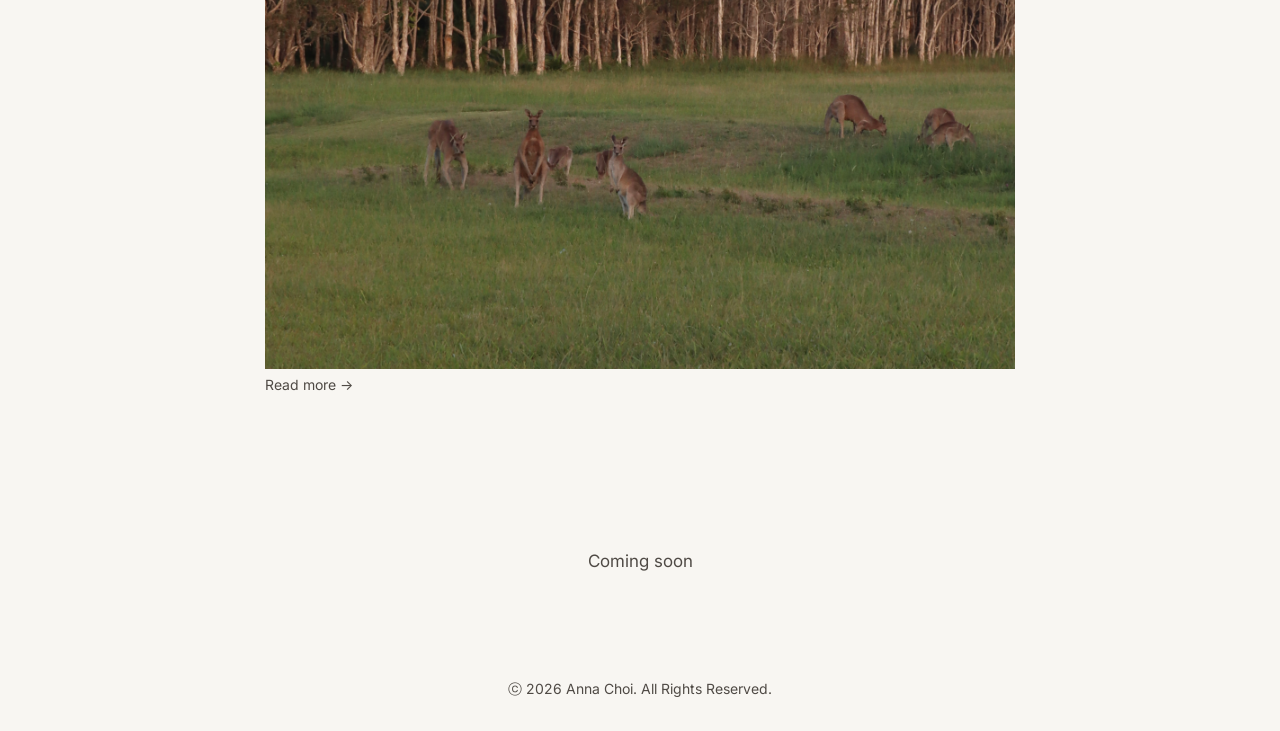
==== commit 6a8ae3ff: "Update blog.html" ====
--- a/blog.html
+++ b/blog.html
@@ -152,7 +152,7 @@
      <article style="margin-top: 50px; class="post-preview">
 
         <h2>
-            How can I let go
+            Who are you beyond your age?
         </h2>
         
         <p class="post-date">
@@ -160,7 +160,7 @@
         </p>
 
         <a href="post-template4.html">
-        <img src="deep ocean.jpg" alt="deep ocean">
+        <img src="kanga.jpg" alt="kangaroo">
         </a>    
         
         <!--
@@ -171,7 +171,7 @@
         </p>
         -->
         
-        <a style="font-size: 14px;" href="post-template3.html">
+        <a style="font-size: 14px;" href="post-template4.html">
             Read more →
         </a>
         
